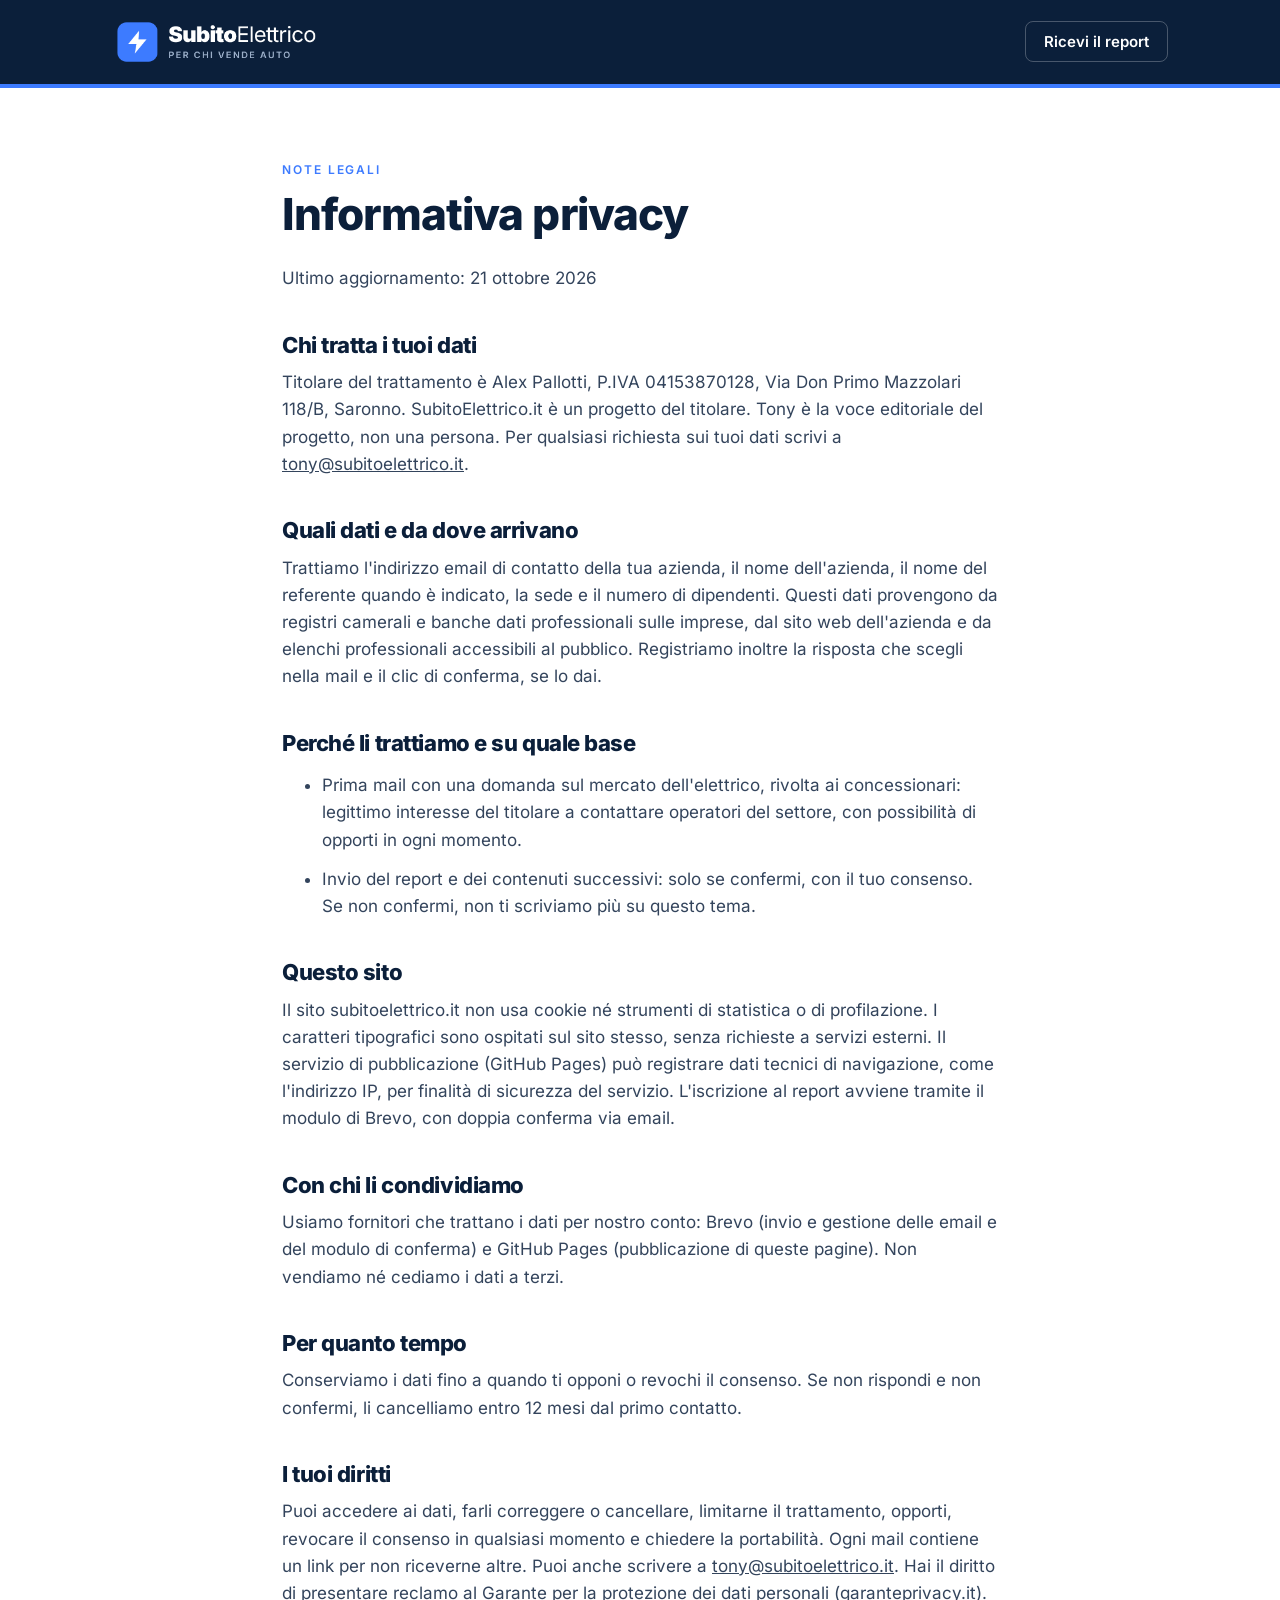
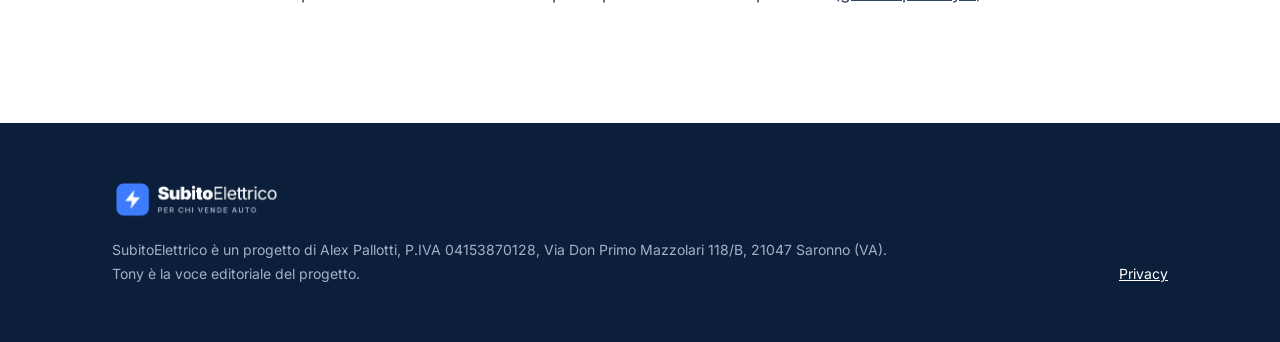
==== privacy/index.html @ 3e887863 "Sito vetrina subitoelettrico.it: home e privacy" ====
<!doctype html>
<html lang="it">
<head>
<meta charset="utf-8">
<meta name="viewport" content="width=device-width, initial-scale=1">
<title>Informativa privacy - SubitoElettrico</title>
<meta name="description" content="Informativa sul trattamento dei dati personali di SubitoElettrico.">
<link rel="canonical" href="https://subitoelettrico.it/privacy/">
<link rel="icon" href="../assets/img/favicon.svg" type="image/svg+xml">
<link rel="preload" href="../assets/fonts/inter-latin-var.woff2" as="font" type="font/woff2" crossorigin>
<link rel="stylesheet" href="../assets/style.css">
</head>
<body>

<header class="site-header">
  <div class="wrap">
    <a href="../" aria-label="SubitoElettrico, home"><img src="../assets/img/logo-subitoelettrico.png" alt="SubitoElettrico - per chi vende auto" width="231" height="56"></a>
    <nav><a href="../#report">Ricevi il report</a></nav>
  </div>
</header>

<main class="legal">
  <div class="wrap">
    <p class="eyebrow">Note legali</p>
    <h1>Informativa privacy</h1>
    <p>Ultimo aggiornamento: 21 ottobre 2026</p>

    <h2>Chi tratta i tuoi dati</h2>
    <p>Titolare del trattamento è Alex Pallotti, P.IVA 04153870128, Via Don Primo Mazzolari 118/B, Saronno. SubitoElettrico.it è un progetto del titolare. Tony è la voce editoriale del progetto, non una persona. Per qualsiasi richiesta sui tuoi dati scrivi a <a href="mailto:tony@subitoelettrico.it">tony@subitoelettrico.it</a>.</p>

    <h2>Quali dati e da dove arrivano</h2>
    <p>Trattiamo l'indirizzo email di contatto della tua azienda, il nome dell'azienda, il nome del referente quando è indicato, la sede e il numero di dipendenti. Questi dati provengono da registri camerali e banche dati professionali sulle imprese, dal sito web dell'azienda e da elenchi professionali accessibili al pubblico. Registriamo inoltre la risposta che scegli nella mail e il clic di conferma, se lo dai.</p>

    <h2>Perché li trattiamo e su quale base</h2>
    <ul>
      <li>Prima mail con una domanda sul mercato dell'elettrico, rivolta ai concessionari: legittimo interesse del titolare a contattare operatori del settore, con possibilità di opporti in ogni momento.</li>
      <li>Invio del report e dei contenuti successivi: solo se confermi, con il tuo consenso. Se non confermi, non ti scriviamo più su questo tema.</li>
    </ul>

    <h2>Questo sito</h2>
    <p>Il sito subitoelettrico.it non usa cookie né strumenti di statistica o di profilazione. I caratteri tipografici sono ospitati sul sito stesso, senza richieste a servizi esterni. Il servizio di pubblicazione (GitHub Pages) può registrare dati tecnici di navigazione, come l'indirizzo IP, per finalità di sicurezza del servizio. L'iscrizione al report avviene tramite il modulo di Brevo, con doppia conferma via email.</p>

    <h2>Con chi li condividiamo</h2>
    <p>Usiamo fornitori che trattano i dati per nostro conto: Brevo (invio e gestione delle email e del modulo di conferma) e GitHub Pages (pubblicazione di queste pagine). Non vendiamo né cediamo i dati a terzi.</p>

    <h2>Per quanto tempo</h2>
    <p>Conserviamo i dati fino a quando ti opponi o revochi il consenso. Se non rispondi e non confermi, li cancelliamo entro 12 mesi dal primo contatto.</p>

    <h2>I tuoi diritti</h2>
    <p>Puoi accedere ai dati, farli correggere o cancellare, limitarne il trattamento, opporti, revocare il consenso in qualsiasi momento e chiedere la portabilità. Ogni mail contiene un link per non riceverne altre. Puoi anche scrivere a <a href="mailto:tony@subitoelettrico.it">tony@subitoelettrico.it</a>. Hai il diritto di presentare reclamo al Garante per la protezione dei dati personali (<a href="https://www.garanteprivacy.it">garanteprivacy.it</a>).</p>
  </div>
</main>

<footer class="site-footer">
  <div class="wrap">
    <div>
      <img src="../assets/img/logo-subitoelettrico.png" alt="SubitoElettrico" width="231" height="56">
      <p>SubitoElettrico è un progetto di Alex Pallotti, P.IVA 04153870128, Via Don Primo Mazzolari 118/B, 21047 Saronno (VA).<br>Tony è la voce editoriale del progetto.</p>
    </div>
    <nav aria-label="Note legali"><a href="./">Privacy</a></nav>
  </div>
</footer>

</body>
</html>
---- assets/style.css ----
@font-face{font-family:"Inter";src:url("fonts/inter-latin-var.woff2") format("woff2");font-weight:100 900;font-style:normal;font-display:swap}
:root{
  --navy:#0B1F3A;--navy-2:#13294A;--blue:#3D7BFF;--blue-soft:#EEF3FB;--ink:#0B1F3A;--text:#33445C;--muted:#5E6F86;--line:#D9E1EC;--bg:#FFFFFF;--on-dark:#9FB2CC;
  --max:1120px;--r:12px
}
*{box-sizing:border-box}
html{scroll-behavior:smooth}
body{margin:0;background:var(--bg);color:var(--text);font-family:Inter,-apple-system,"Segoe UI",Helvetica,Arial,sans-serif;font-size:17px;line-height:1.6;-webkit-font-smoothing:antialiased}
img{max-width:100%;height:auto;display:block}
a{color:inherit}
.wrap{max-width:var(--max);margin:0 auto;padding:0 32px}
.eyebrow{font-size:12px;font-weight:600;letter-spacing:.16em;text-transform:uppercase;color:var(--blue);margin:0 0 14px}
h1,h2,h3{color:var(--ink);margin:0;letter-spacing:-.02em}
h1{font-size:clamp(34px,4.4vw,54px);line-height:1.05;font-weight:800}
h2{font-size:clamp(28px,3.4vw,40px);line-height:1.12;font-weight:800}
h3{font-size:20px;line-height:1.3;font-weight:700}
p{margin:0}
.btn{display:inline-flex;align-items:center;gap:10px;padding:16px 26px;border-radius:10px;font-weight:600;font-size:16px;text-decoration:none;transition:transform .15s ease,background .15s ease}
.btn:hover{transform:translateY(-1px)}
.btn-primary{background:var(--blue);color:#fff}
.btn-primary:hover{background:#2F6BF0}
.btn-ghost{color:var(--ink);border:1px solid var(--line);background:#fff}
.btn:focus-visible,a:focus-visible{outline:3px solid var(--blue);outline-offset:3px}

/* header */
.site-header{background:var(--navy);border-bottom:4px solid var(--blue)}
.site-header .wrap{display:flex;align-items:center;justify-content:space-between;height:84px}
.site-header img{width:210px}
.site-header nav a{color:#fff;text-decoration:none;font-size:15px;font-weight:600;padding:10px 18px;border:1px solid rgba(255,255,255,.25);border-radius:8px}
.site-header nav a:hover{border-color:#fff}

/* hero */
.hero{background:var(--blue-soft);overflow:hidden}
.hero .wrap{display:grid;grid-template-columns:1.5fr .7fr;align-items:end;gap:40px;padding-top:88px}
.hero-copy{padding-bottom:88px}
.hero h1 .accent{color:var(--blue)}
.hero .lead{font-size:20px;line-height:1.55;color:var(--text);max-width:560px;margin:24px 0 36px}
.hero .actions{display:flex;gap:14px;flex-wrap:wrap}
.hero-tony{justify-self:center;width:100%;max-width:330px}

/* sections */
section{padding:104px 0}
.section-head{max-width:700px;margin-bottom:56px}
.section-head p{margin-top:18px;font-size:19px}

/* problema */
.grid-2{display:grid;grid-template-columns:1fr 1fr;gap:24px}
.card{border:1px solid var(--line);border-radius:var(--r);padding:36px;background:#fff}
.card .tag{display:inline-block;font-size:12px;font-weight:700;letter-spacing:.14em;text-transform:uppercase;color:var(--blue);margin-bottom:16px}
.card h3{margin-bottom:12px}
.note{margin-top:32px;font-size:18px;color:var(--ink);font-weight:600;max-width:760px}

/* cosa facciamo */
.dark{background:var(--navy);color:var(--on-dark)}
.dark h2,.dark h3{color:#fff}
.dark .section-head p{color:var(--on-dark)}
.grid-3{display:grid;grid-template-columns:repeat(3,1fr);gap:24px}
.feature{background:var(--navy-2);border-radius:var(--r);padding:36px;border-top:4px solid var(--blue)}
.feature .num{font-size:15px;font-weight:700;color:var(--blue);margin-bottom:22px;letter-spacing:.08em}
.feature h3{margin-bottom:12px}

/* come funziona */
.steps{display:grid;grid-template-columns:repeat(3,1fr);gap:40px;border-top:1px solid var(--line);padding-top:40px}
.step .n{font-size:52px;line-height:1;font-weight:800;color:var(--blue);letter-spacing:-.03em;margin-bottom:16px}
.step h3{margin-bottom:8px}

/* tony */
.tony{background:var(--blue-soft)}
.tony .wrap{display:grid;grid-template-columns:.7fr 1.3fr;gap:56px;align-items:center}
.tony img{max-width:300px;justify-self:center}
.tony p{font-size:19px;margin-top:18px;max-width:620px}

/* cta */
.cta{text-align:left}
.cta-box{background:var(--navy);border-radius:20px;padding:64px;display:grid;grid-template-columns:1.3fr .7fr;gap:40px;align-items:center;color:var(--on-dark)}
.cta-box h2{color:#fff}
.cta-box p{margin:18px 0 32px;font-size:18px;max-width:560px}
.cta-box .small{font-size:13px;margin:16px 0 0}
.cta-box .small a{color:#fff}
.cta-box img{max-width:240px;justify-self:center}

/* footer */
.site-footer{background:var(--navy);color:var(--on-dark);font-size:14px;line-height:1.7;padding:56px 0}
.site-footer .wrap{display:grid;grid-template-columns:1fr auto;gap:32px;align-items:end}
.site-footer img{width:170px;margin-bottom:18px}
.site-footer a{color:#fff}
.site-footer nav{display:flex;gap:22px}

/* privacy page */
.legal{padding:72px 0 104px}
.legal .wrap{max-width:780px}
.legal h1{font-size:clamp(32px,4vw,44px);margin-bottom:28px}
.legal h2{font-size:22px;margin:40px 0 12px}
.legal p,.legal li{margin:0 0 12px}

@media (max-width:900px){
  .wrap{padding:0 22px}
  section{padding:72px 0}
  .hero .wrap{grid-template-columns:1fr;padding-top:56px;gap:8px}
  .hero-copy{padding-bottom:16px}
  .hero-tony{max-width:220px}
  .grid-2,.grid-3,.steps{grid-template-columns:1fr}
  .tony .wrap{grid-template-columns:1fr;gap:24px}
  .tony img{max-width:200px}
  .cta-box{grid-template-columns:1fr;padding:40px 28px}
  .cta-box img{display:none}
  .site-header .wrap{height:72px}
  .site-header img{width:170px}
  .site-footer .wrap{grid-template-columns:1fr}
}
@media (max-width:420px){
  .site-header nav a{padding:8px 12px;font-size:14px}
  .site-header img{width:150px}
}
@media (prefers-reduced-motion:reduce){html{scroll-behavior:auto}.btn{transition:none}}
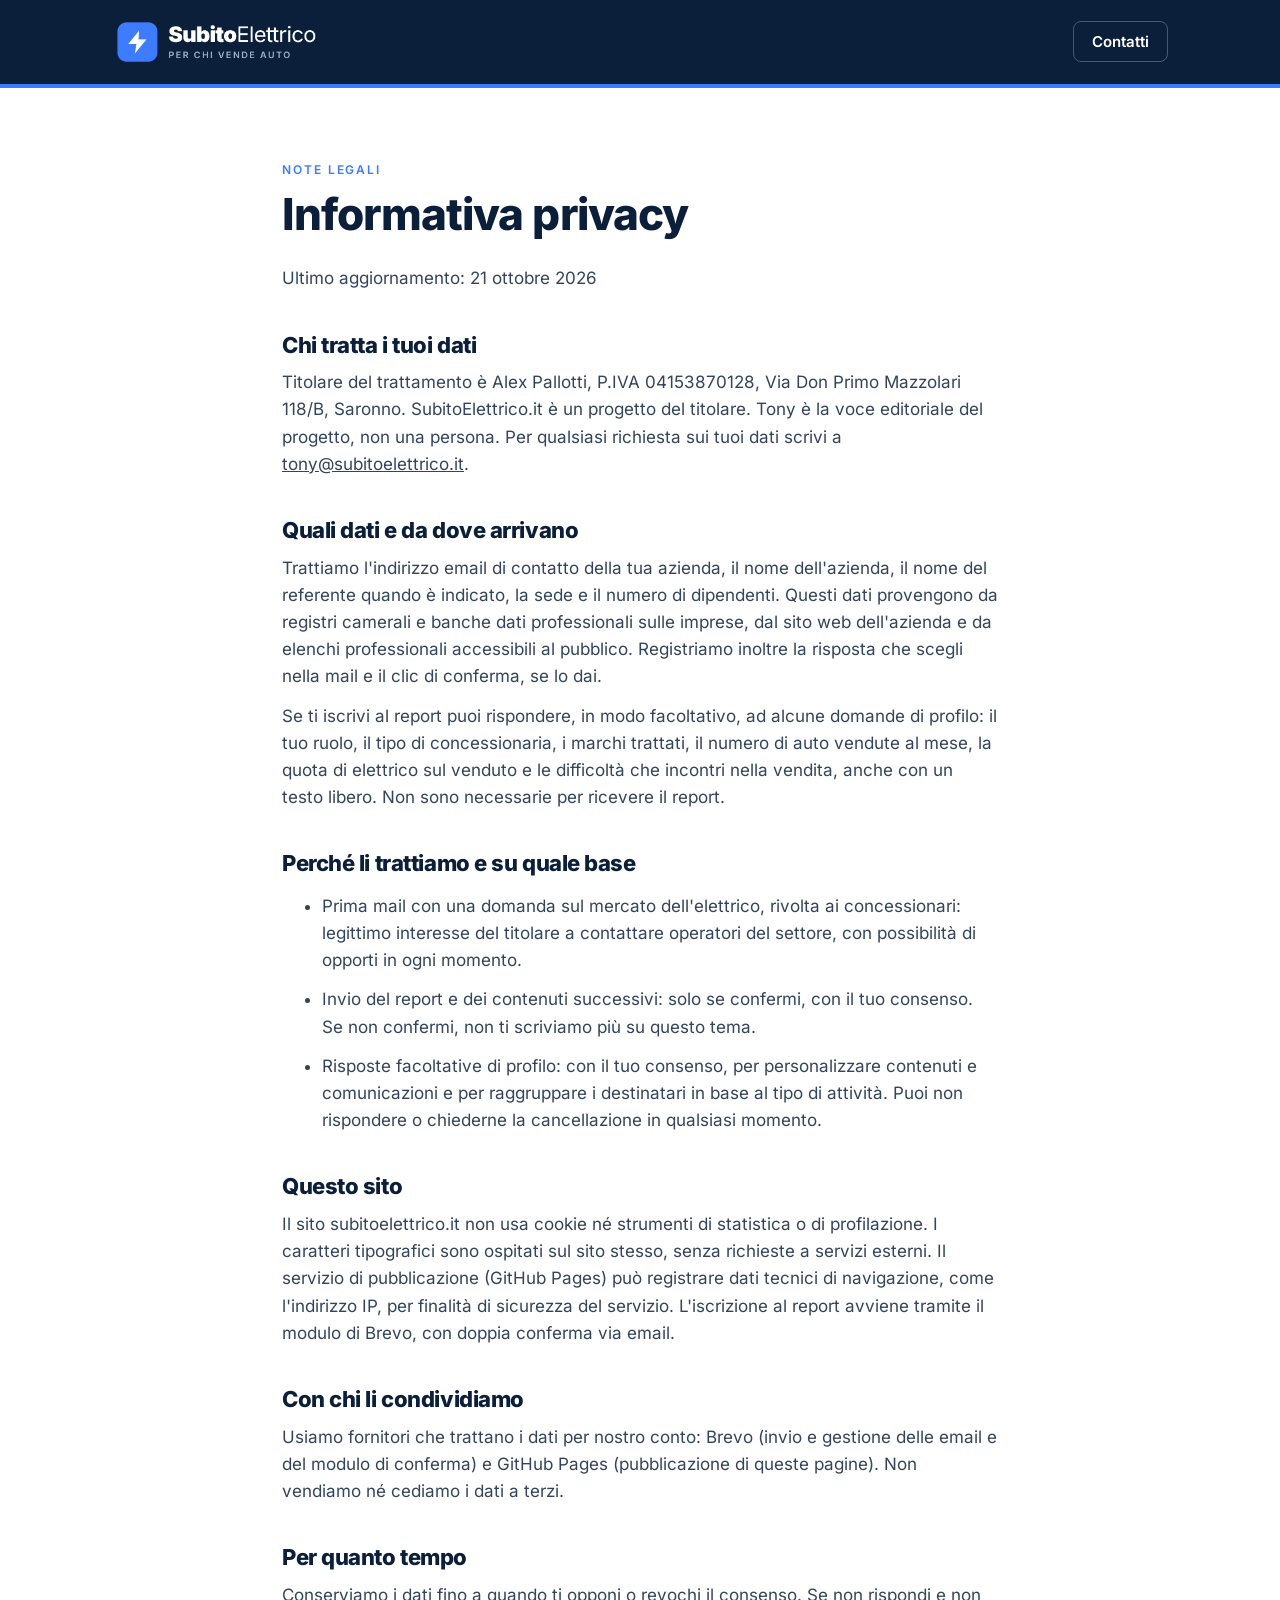
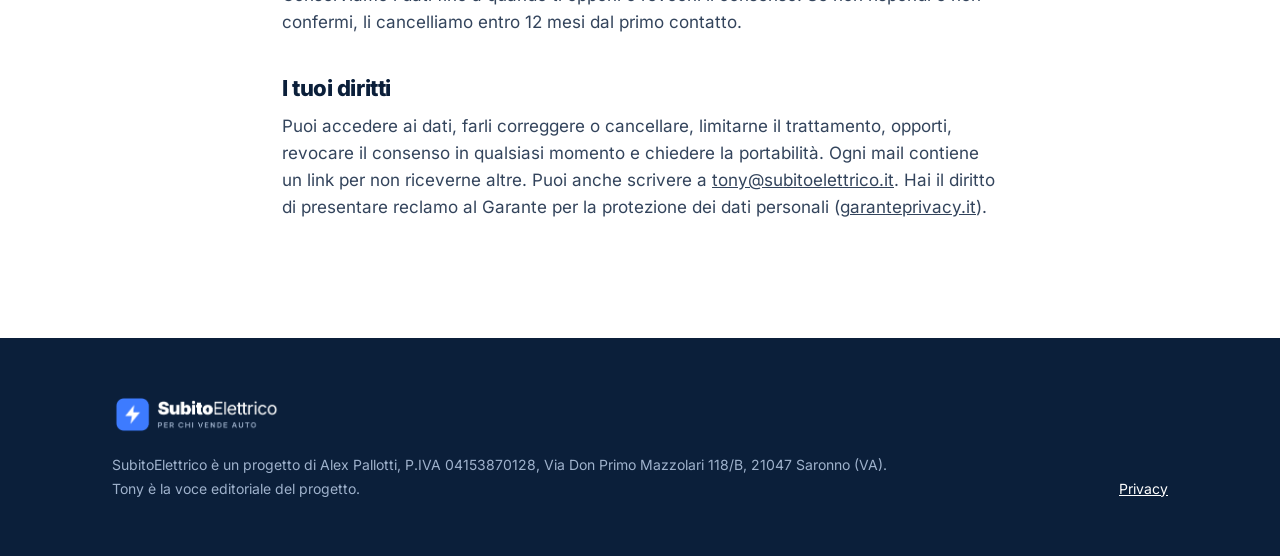
==== commit 4589fc41: "Add files via upload" ====
--- a/privacy/index.html
+++ b/privacy/index.html
@@ -15,7 +15,7 @@
 <header class="site-header">
   <div class="wrap">
     <a href="../" aria-label="SubitoElettrico, home"><img src="../assets/img/logo-subitoelettrico.png" alt="SubitoElettrico - per chi vende auto" width="231" height="56"></a>
-    <nav><a href="../#report">Ricevi il report</a></nav>
+    <nav><a href="../#contatto">Contatti</a></nav>
   </div>
 </header>
 
@@ -30,11 +30,13 @@
 
     <h2>Quali dati e da dove arrivano</h2>
     <p>Trattiamo l'indirizzo email di contatto della tua azienda, il nome dell'azienda, il nome del referente quando è indicato, la sede e il numero di dipendenti. Questi dati provengono da registri camerali e banche dati professionali sulle imprese, dal sito web dell'azienda e da elenchi professionali accessibili al pubblico. Registriamo inoltre la risposta che scegli nella mail e il clic di conferma, se lo dai.</p>
+    <p>Se ti iscrivi al report puoi rispondere, in modo facoltativo, ad alcune domande di profilo: il tuo ruolo, il tipo di concessionaria, i marchi trattati, il numero di auto vendute al mese, la quota di elettrico sul venduto e le difficoltà che incontri nella vendita, anche con un testo libero. Non sono necessarie per ricevere il report.</p>
 
     <h2>Perché li trattiamo e su quale base</h2>
     <ul>
       <li>Prima mail con una domanda sul mercato dell'elettrico, rivolta ai concessionari: legittimo interesse del titolare a contattare operatori del settore, con possibilità di opporti in ogni momento.</li>
       <li>Invio del report e dei contenuti successivi: solo se confermi, con il tuo consenso. Se non confermi, non ti scriviamo più su questo tema.</li>
+      <li>Risposte facoltative di profilo: con il tuo consenso, per personalizzare contenuti e comunicazioni e per raggruppare i destinatari in base al tipo di attività. Puoi non rispondere o chiederne la cancellazione in qualsiasi momento.</li>
     </ul>
 
     <h2>Questo sito</h2>
--- a/assets/style.css
+++ b/assets/style.css
@@ -54,6 +54,7 @@
 .dark{background:var(--navy);color:var(--on-dark)}
 .dark h2,.dark h3{color:#fff}
 .dark .section-head p{color:var(--on-dark)}
+.grid-3 .card{padding:30px}
 .grid-3{display:grid;grid-template-columns:repeat(3,1fr);gap:24px}
 .feature{background:var(--navy-2);border-radius:var(--r);padding:36px;border-top:4px solid var(--blue)}
 .feature .num{font-size:15px;font-weight:700;color:var(--blue);margin-bottom:22px;letter-spacing:.08em}
@@ -113,3 +114,8 @@
   .site-header img{width:150px}
 }
 @media (prefers-reduced-motion:reduce){html{scroll-behavior:auto}.btn{transition:none}}
+
+/* v3 */
+.badge{display:inline-block;font-size:12px;font-weight:700;letter-spacing:.12em;text-transform:uppercase;color:var(--on-dark);border:1px solid rgba(255,255,255,.3);border-radius:999px;padding:8px 14px}
+.site-footer .payoff{font-size:13px;letter-spacing:.16em;text-transform:uppercase;color:#fff;margin:0 0 14px}
+.site-footer .legal-line{font-size:12px;opacity:.8;max-width:640px}
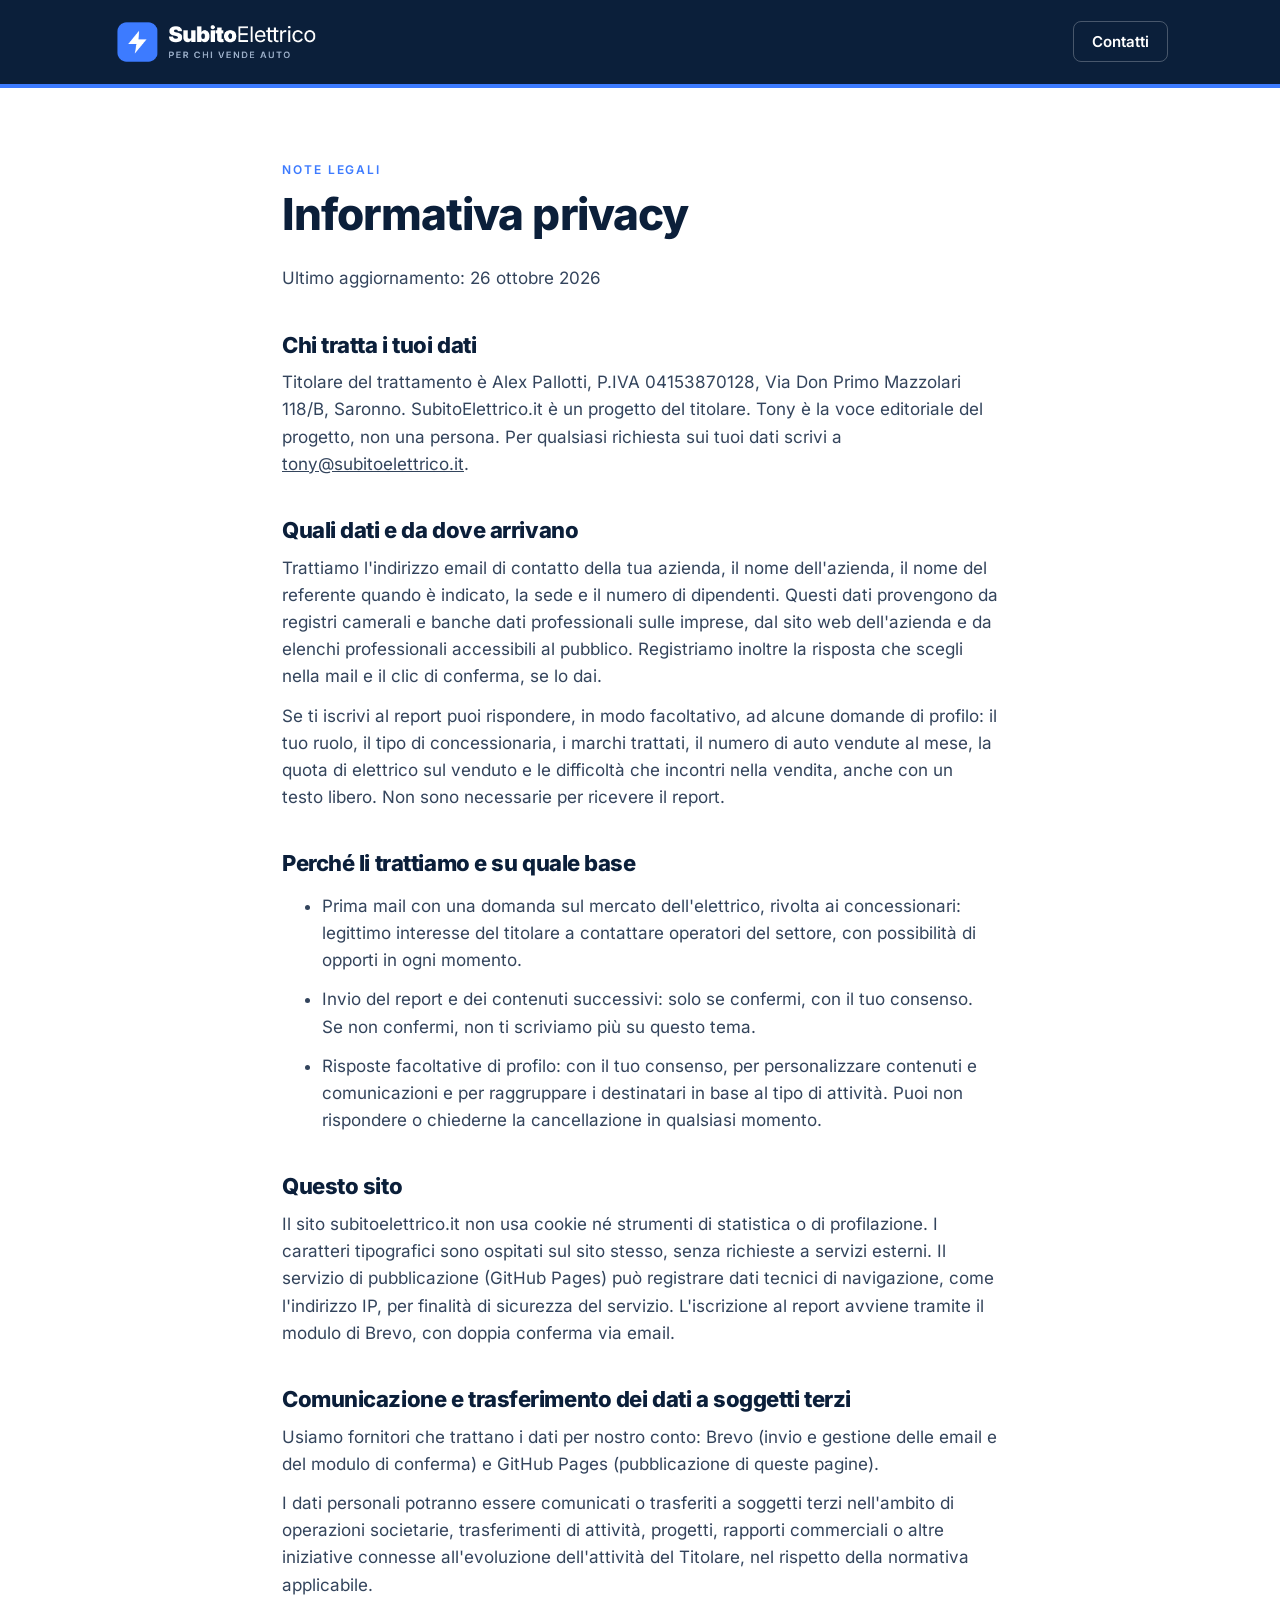
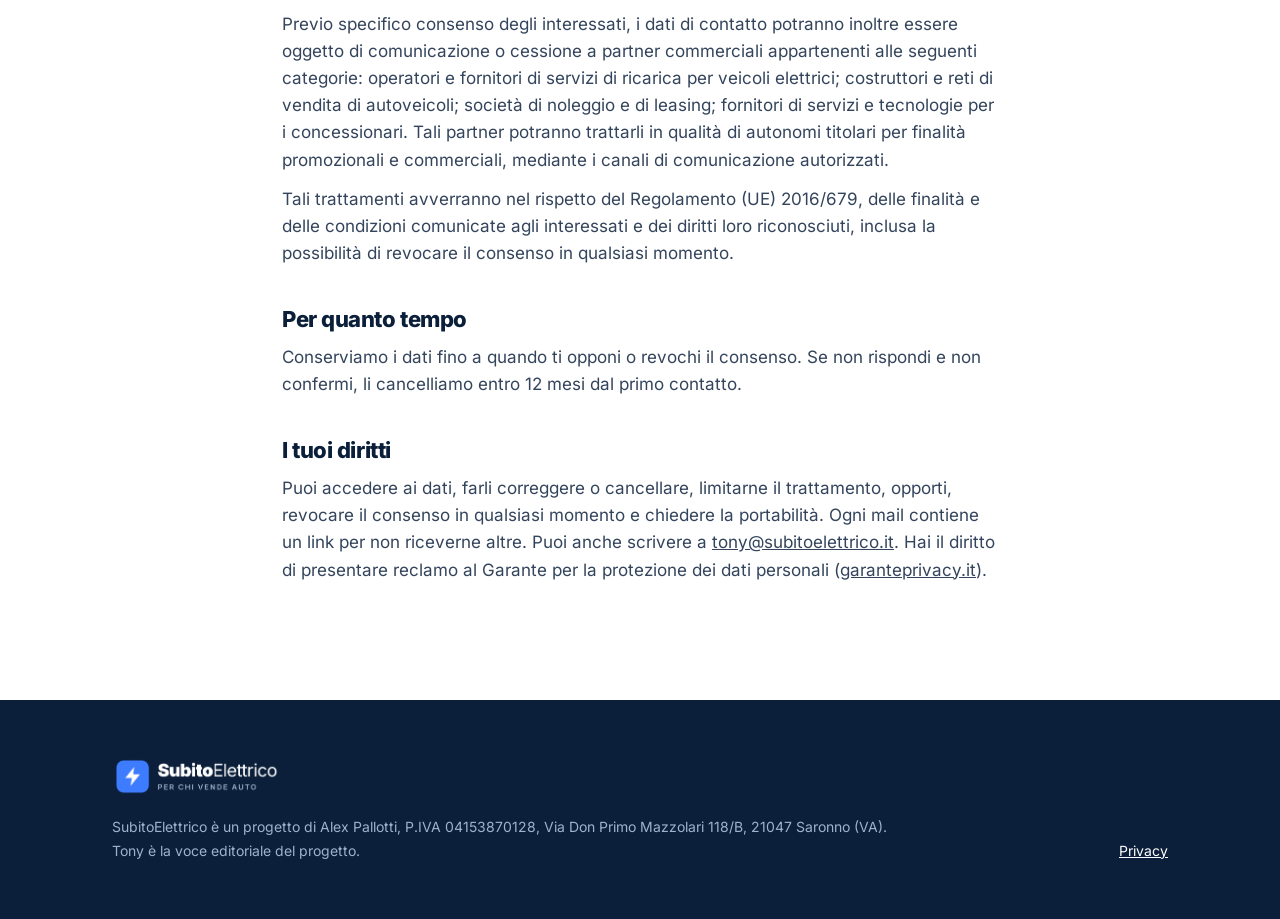
==== commit 5fc6cd11: "Informativa privacy: aggiornamento 26 ottobre 2026" ====
--- a/privacy/index.html
+++ b/privacy/index.html
@@ -23,7 +23,7 @@
   <div class="wrap">
     <p class="eyebrow">Note legali</p>
     <h1>Informativa privacy</h1>
-    <p>Ultimo aggiornamento: 21 ottobre 2026</p>
+    <p>Ultimo aggiornamento: 26 ottobre 2026</p>
 
     <h2>Chi tratta i tuoi dati</h2>
     <p>Titolare del trattamento è Alex Pallotti, P.IVA 04153870128, Via Don Primo Mazzolari 118/B, Saronno. SubitoElettrico.it è un progetto del titolare. Tony è la voce editoriale del progetto, non una persona. Per qualsiasi richiesta sui tuoi dati scrivi a <a href="mailto:tony@subitoelettrico.it">tony@subitoelettrico.it</a>.</p>
@@ -42,8 +42,11 @@
     <h2>Questo sito</h2>
     <p>Il sito subitoelettrico.it non usa cookie né strumenti di statistica o di profilazione. I caratteri tipografici sono ospitati sul sito stesso, senza richieste a servizi esterni. Il servizio di pubblicazione (GitHub Pages) può registrare dati tecnici di navigazione, come l'indirizzo IP, per finalità di sicurezza del servizio. L'iscrizione al report avviene tramite il modulo di Brevo, con doppia conferma via email.</p>
 
-    <h2>Con chi li condividiamo</h2>
-    <p>Usiamo fornitori che trattano i dati per nostro conto: Brevo (invio e gestione delle email e del modulo di conferma) e GitHub Pages (pubblicazione di queste pagine). Non vendiamo né cediamo i dati a terzi.</p>
+    <h2>Comunicazione e trasferimento dei dati a soggetti terzi</h2>
+    <p>Usiamo fornitori che trattano i dati per nostro conto: Brevo (invio e gestione delle email e del modulo di conferma) e GitHub Pages (pubblicazione di queste pagine).</p>
+    <p>I dati personali potranno essere comunicati o trasferiti a soggetti terzi nell'ambito di operazioni societarie, trasferimenti di attività, progetti, rapporti commerciali o altre iniziative connesse all'evoluzione dell'attività del Titolare, nel rispetto della normativa applicabile.</p>
+    <p>Previo specifico consenso degli interessati, i dati di contatto potranno inoltre essere oggetto di comunicazione o cessione a partner commerciali appartenenti alle seguenti categorie: operatori e fornitori di servizi di ricarica per veicoli elettrici; costruttori e reti di vendita di autoveicoli; società di noleggio e di leasing; fornitori di servizi e tecnologie per i concessionari. Tali partner potranno trattarli in qualità di autonomi titolari per finalità promozionali e commerciali, mediante i canali di comunicazione autorizzati.</p>
+    <p>Tali trattamenti avverranno nel rispetto del Regolamento (UE) 2016/679, delle finalità e delle condizioni comunicate agli interessati e dei diritti loro riconosciuti, inclusa la possibilità di revocare il consenso in qualsiasi momento.</p>
 
     <h2>Per quanto tempo</h2>
     <p>Conserviamo i dati fino a quando ti opponi o revochi il consenso. Se non rispondi e non confermi, li cancelliamo entro 12 mesi dal primo contatto.</p>
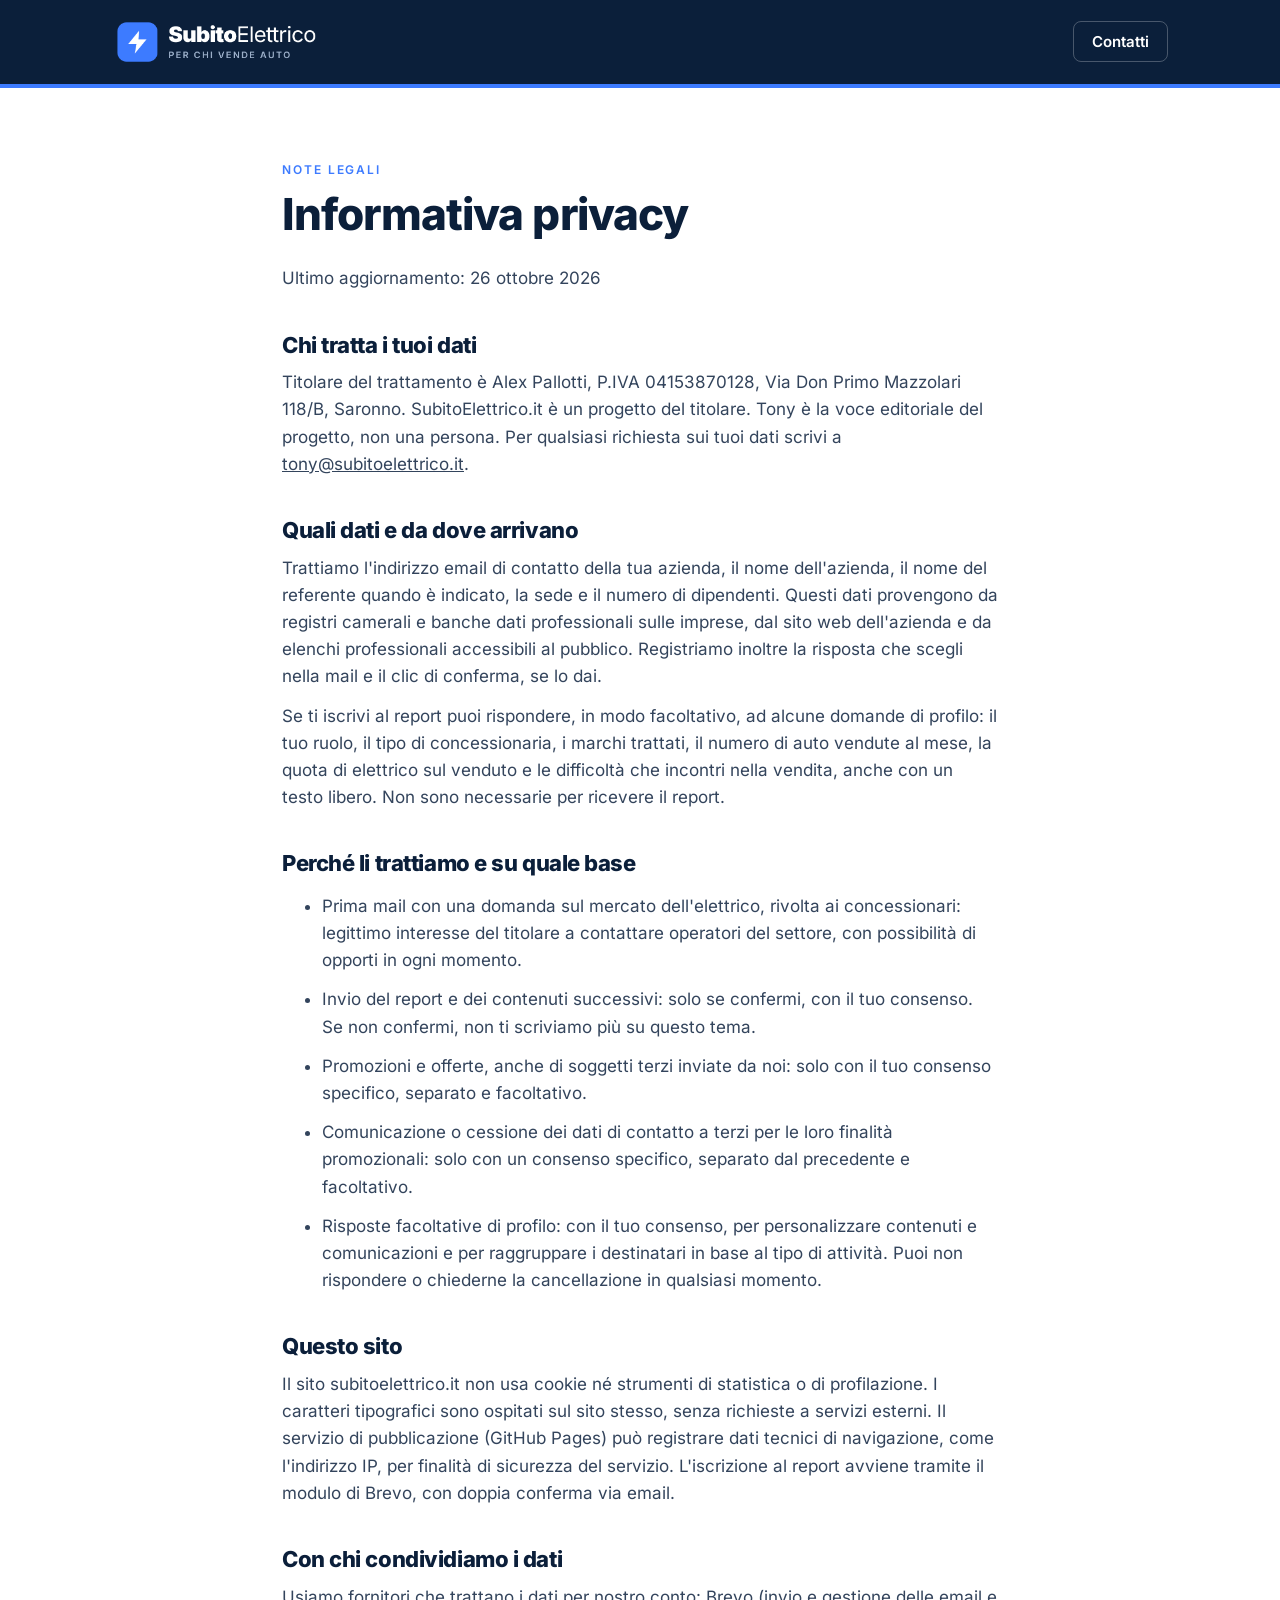
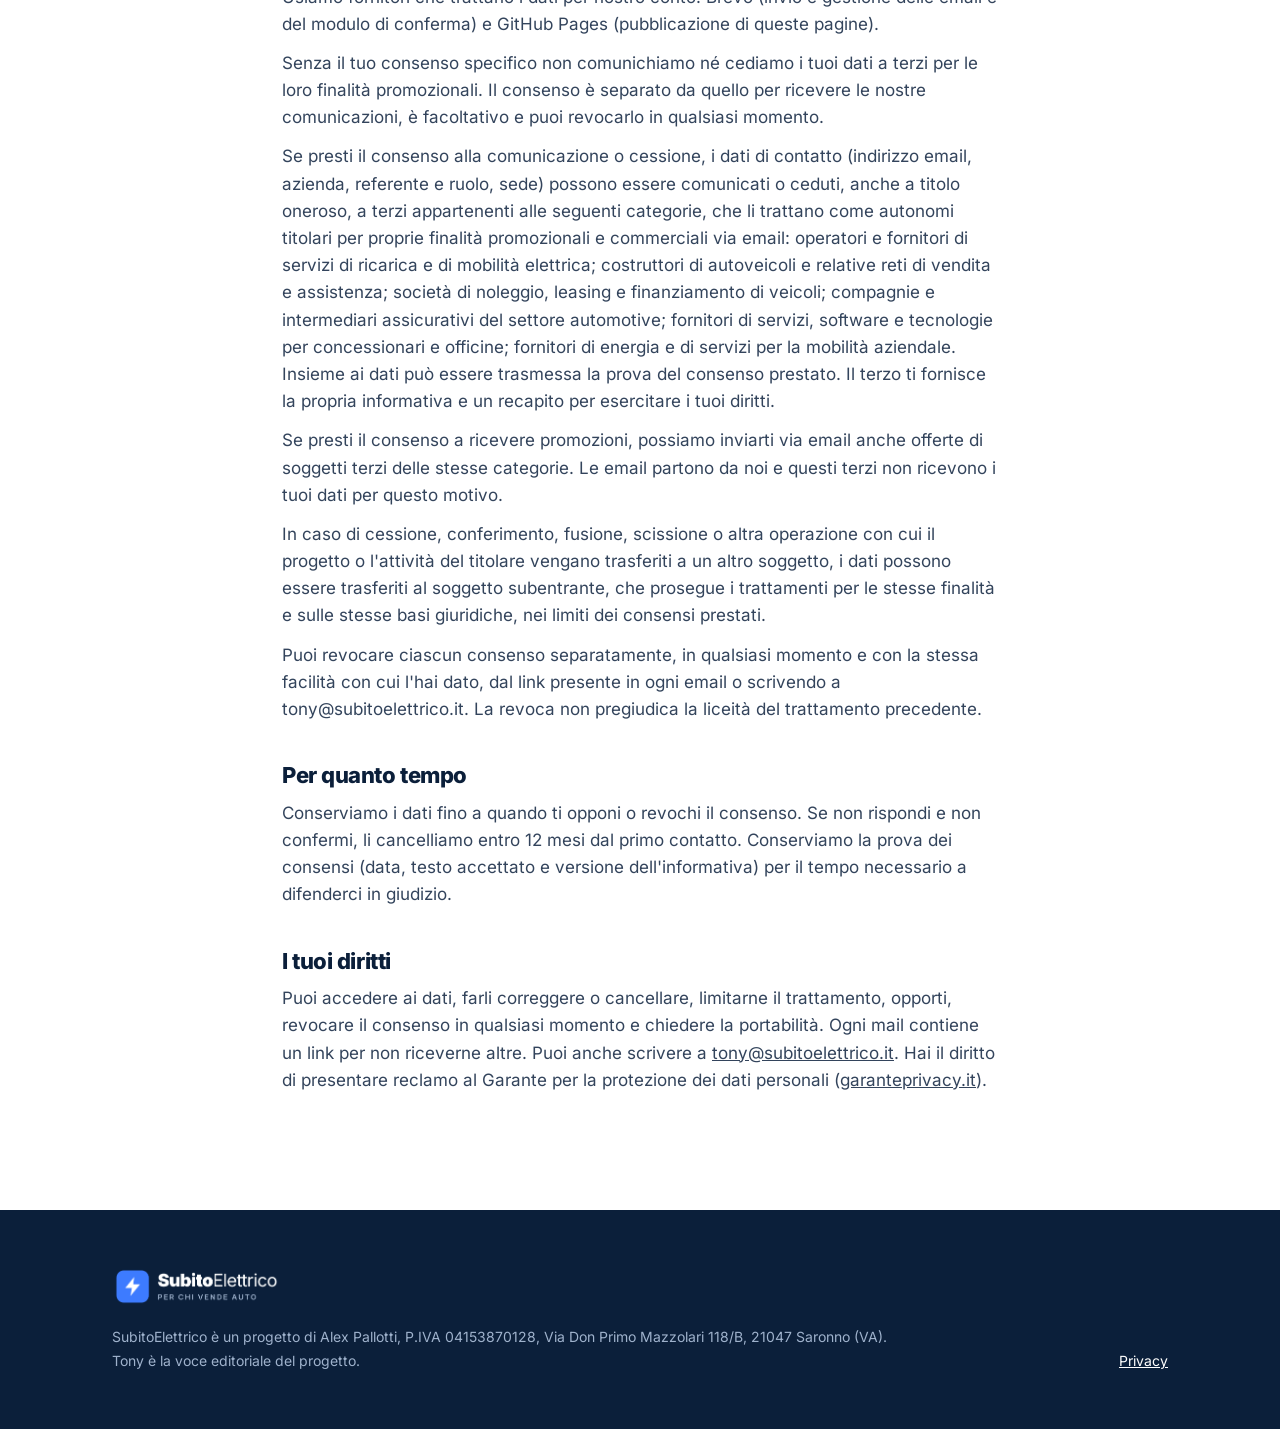
==== commit 101c6c3a: "Informativa privacy: consensi separati e cessione a terzi" ====
--- a/privacy/index.html
+++ b/privacy/index.html
@@ -36,20 +36,24 @@
     <ul>
       <li>Prima mail con una domanda sul mercato dell'elettrico, rivolta ai concessionari: legittimo interesse del titolare a contattare operatori del settore, con possibilità di opporti in ogni momento.</li>
       <li>Invio del report e dei contenuti successivi: solo se confermi, con il tuo consenso. Se non confermi, non ti scriviamo più su questo tema.</li>
+      <li>Promozioni e offerte, anche di soggetti terzi inviate da noi: solo con il tuo consenso specifico, separato e facoltativo.</li>
+      <li>Comunicazione o cessione dei dati di contatto a terzi per le loro finalità promozionali: solo con un consenso specifico, separato dal precedente e facoltativo.</li>
       <li>Risposte facoltative di profilo: con il tuo consenso, per personalizzare contenuti e comunicazioni e per raggruppare i destinatari in base al tipo di attività. Puoi non rispondere o chiederne la cancellazione in qualsiasi momento.</li>
     </ul>
 
     <h2>Questo sito</h2>
     <p>Il sito subitoelettrico.it non usa cookie né strumenti di statistica o di profilazione. I caratteri tipografici sono ospitati sul sito stesso, senza richieste a servizi esterni. Il servizio di pubblicazione (GitHub Pages) può registrare dati tecnici di navigazione, come l'indirizzo IP, per finalità di sicurezza del servizio. L'iscrizione al report avviene tramite il modulo di Brevo, con doppia conferma via email.</p>
 
-    <h2>Comunicazione e trasferimento dei dati a soggetti terzi</h2>
+    <h2>Con chi condividiamo i dati</h2>
     <p>Usiamo fornitori che trattano i dati per nostro conto: Brevo (invio e gestione delle email e del modulo di conferma) e GitHub Pages (pubblicazione di queste pagine).</p>
-    <p>I dati personali potranno essere comunicati o trasferiti a soggetti terzi nell'ambito di operazioni societarie, trasferimenti di attività, progetti, rapporti commerciali o altre iniziative connesse all'evoluzione dell'attività del Titolare, nel rispetto della normativa applicabile.</p>
-    <p>Previo specifico consenso degli interessati, i dati di contatto potranno inoltre essere oggetto di comunicazione o cessione a partner commerciali appartenenti alle seguenti categorie: operatori e fornitori di servizi di ricarica per veicoli elettrici; costruttori e reti di vendita di autoveicoli; società di noleggio e di leasing; fornitori di servizi e tecnologie per i concessionari. Tali partner potranno trattarli in qualità di autonomi titolari per finalità promozionali e commerciali, mediante i canali di comunicazione autorizzati.</p>
-    <p>Tali trattamenti avverranno nel rispetto del Regolamento (UE) 2016/679, delle finalità e delle condizioni comunicate agli interessati e dei diritti loro riconosciuti, inclusa la possibilità di revocare il consenso in qualsiasi momento.</p>
+    <p>Senza il tuo consenso specifico non comunichiamo né cediamo i tuoi dati a terzi per le loro finalità promozionali. Il consenso è separato da quello per ricevere le nostre comunicazioni, è facoltativo e puoi revocarlo in qualsiasi momento.</p>
+    <p>Se presti il consenso alla comunicazione o cessione, i dati di contatto (indirizzo email, azienda, referente e ruolo, sede) possono essere comunicati o ceduti, anche a titolo oneroso, a terzi appartenenti alle seguenti categorie, che li trattano come autonomi titolari per proprie finalità promozionali e commerciali via email: operatori e fornitori di servizi di ricarica e di mobilità elettrica; costruttori di autoveicoli e relative reti di vendita e assistenza; società di noleggio, leasing e finanziamento di veicoli; compagnie e intermediari assicurativi del settore automotive; fornitori di servizi, software e tecnologie per concessionari e officine; fornitori di energia e di servizi per la mobilità aziendale. Insieme ai dati può essere trasmessa la prova del consenso prestato. Il terzo ti fornisce la propria informativa e un recapito per esercitare i tuoi diritti.</p>
+    <p>Se presti il consenso a ricevere promozioni, possiamo inviarti via email anche offerte di soggetti terzi delle stesse categorie. Le email partono da noi e questi terzi non ricevono i tuoi dati per questo motivo.</p>
+    <p>In caso di cessione, conferimento, fusione, scissione o altra operazione con cui il progetto o l'attività del titolare vengano trasferiti a un altro soggetto, i dati possono essere trasferiti al soggetto subentrante, che prosegue i trattamenti per le stesse finalità e sulle stesse basi giuridiche, nei limiti dei consensi prestati.</p>
+    <p>Puoi revocare ciascun consenso separatamente, in qualsiasi momento e con la stessa facilità con cui l'hai dato, dal link presente in ogni email o scrivendo a tony@subitoelettrico.it. La revoca non pregiudica la liceità del trattamento precedente.</p>
 
     <h2>Per quanto tempo</h2>
-    <p>Conserviamo i dati fino a quando ti opponi o revochi il consenso. Se non rispondi e non confermi, li cancelliamo entro 12 mesi dal primo contatto.</p>
+    <p>Conserviamo i dati fino a quando ti opponi o revochi il consenso. Se non rispondi e non confermi, li cancelliamo entro 12 mesi dal primo contatto. Conserviamo la prova dei consensi (data, testo accettato e versione dell'informativa) per il tempo necessario a difenderci in giudizio.</p>
 
     <h2>I tuoi diritti</h2>
     <p>Puoi accedere ai dati, farli correggere o cancellare, limitarne il trattamento, opporti, revocare il consenso in qualsiasi momento e chiedere la portabilità. Ogni mail contiene un link per non riceverne altre. Puoi anche scrivere a <a href="mailto:tony@subitoelettrico.it">tony@subitoelettrico.it</a>. Hai il diritto di presentare reclamo al Garante per la protezione dei dati personali (<a href="https://www.garanteprivacy.it">garanteprivacy.it</a>).</p>
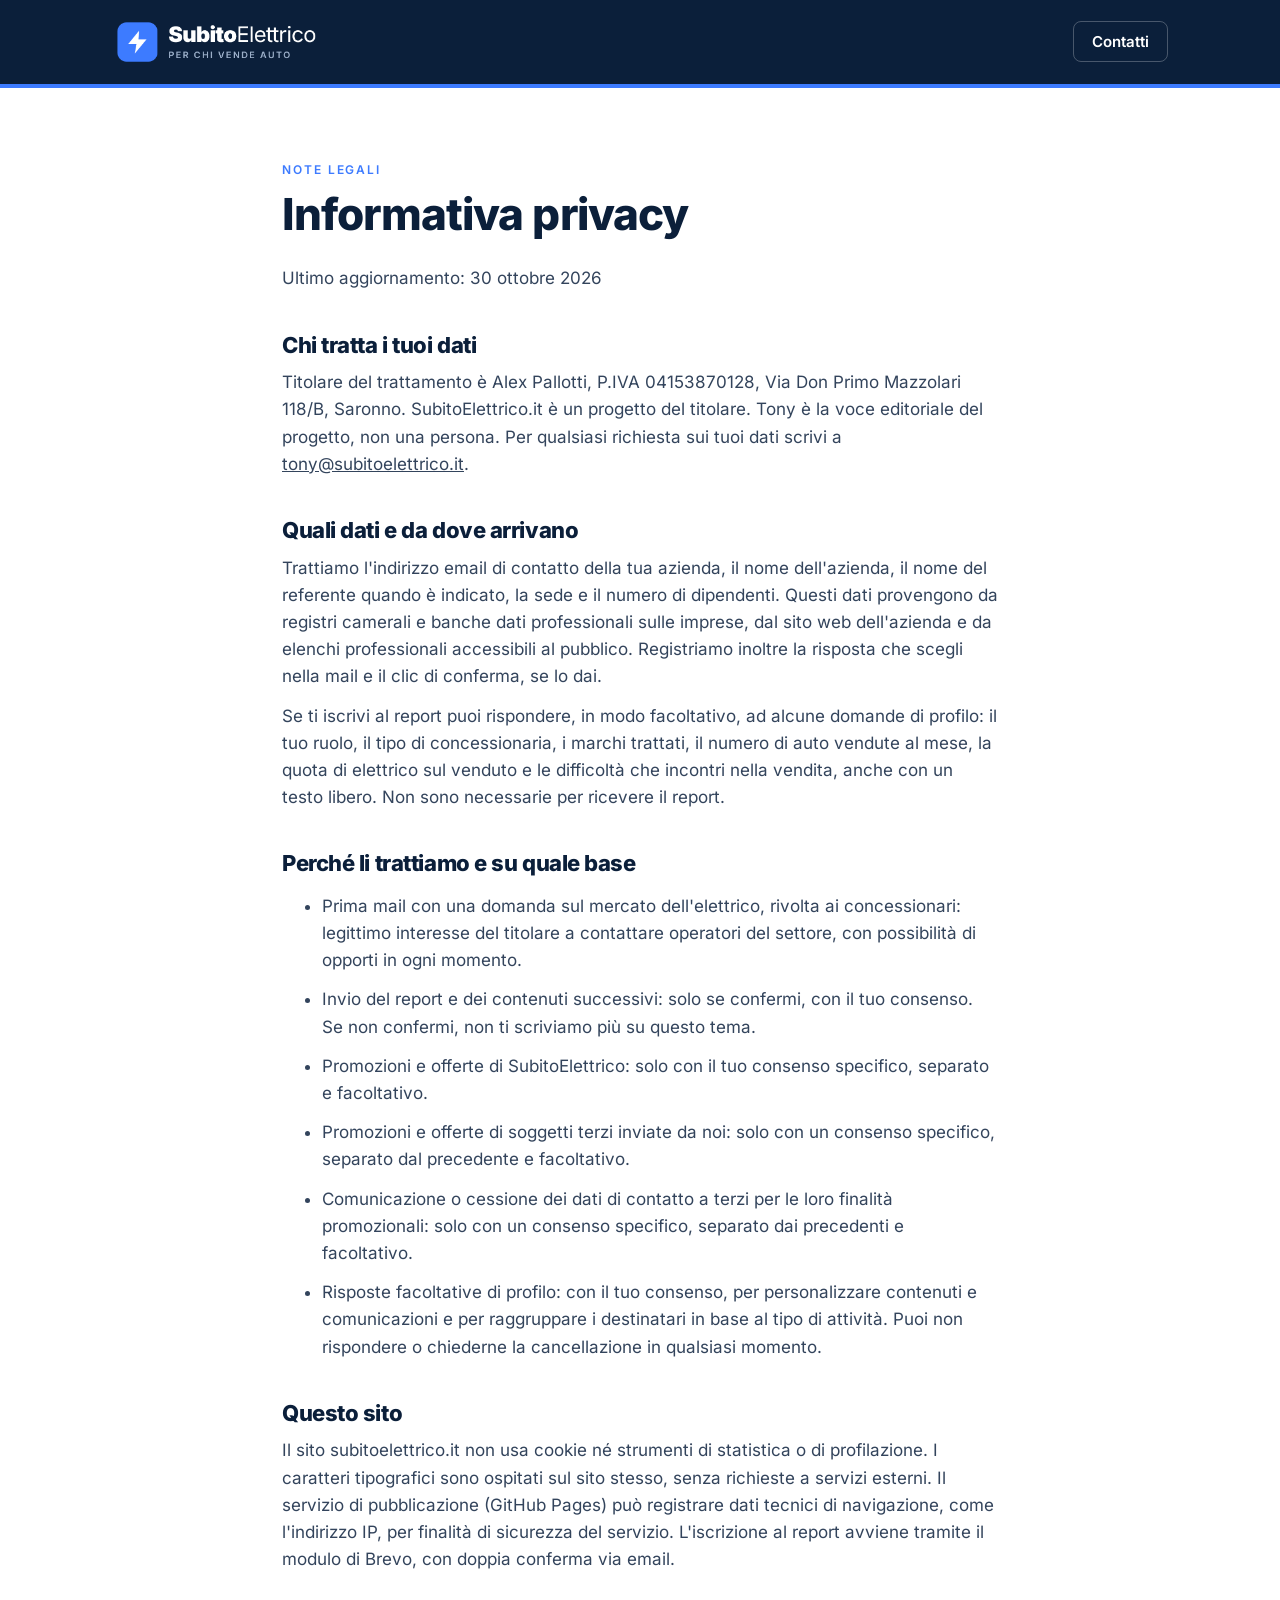
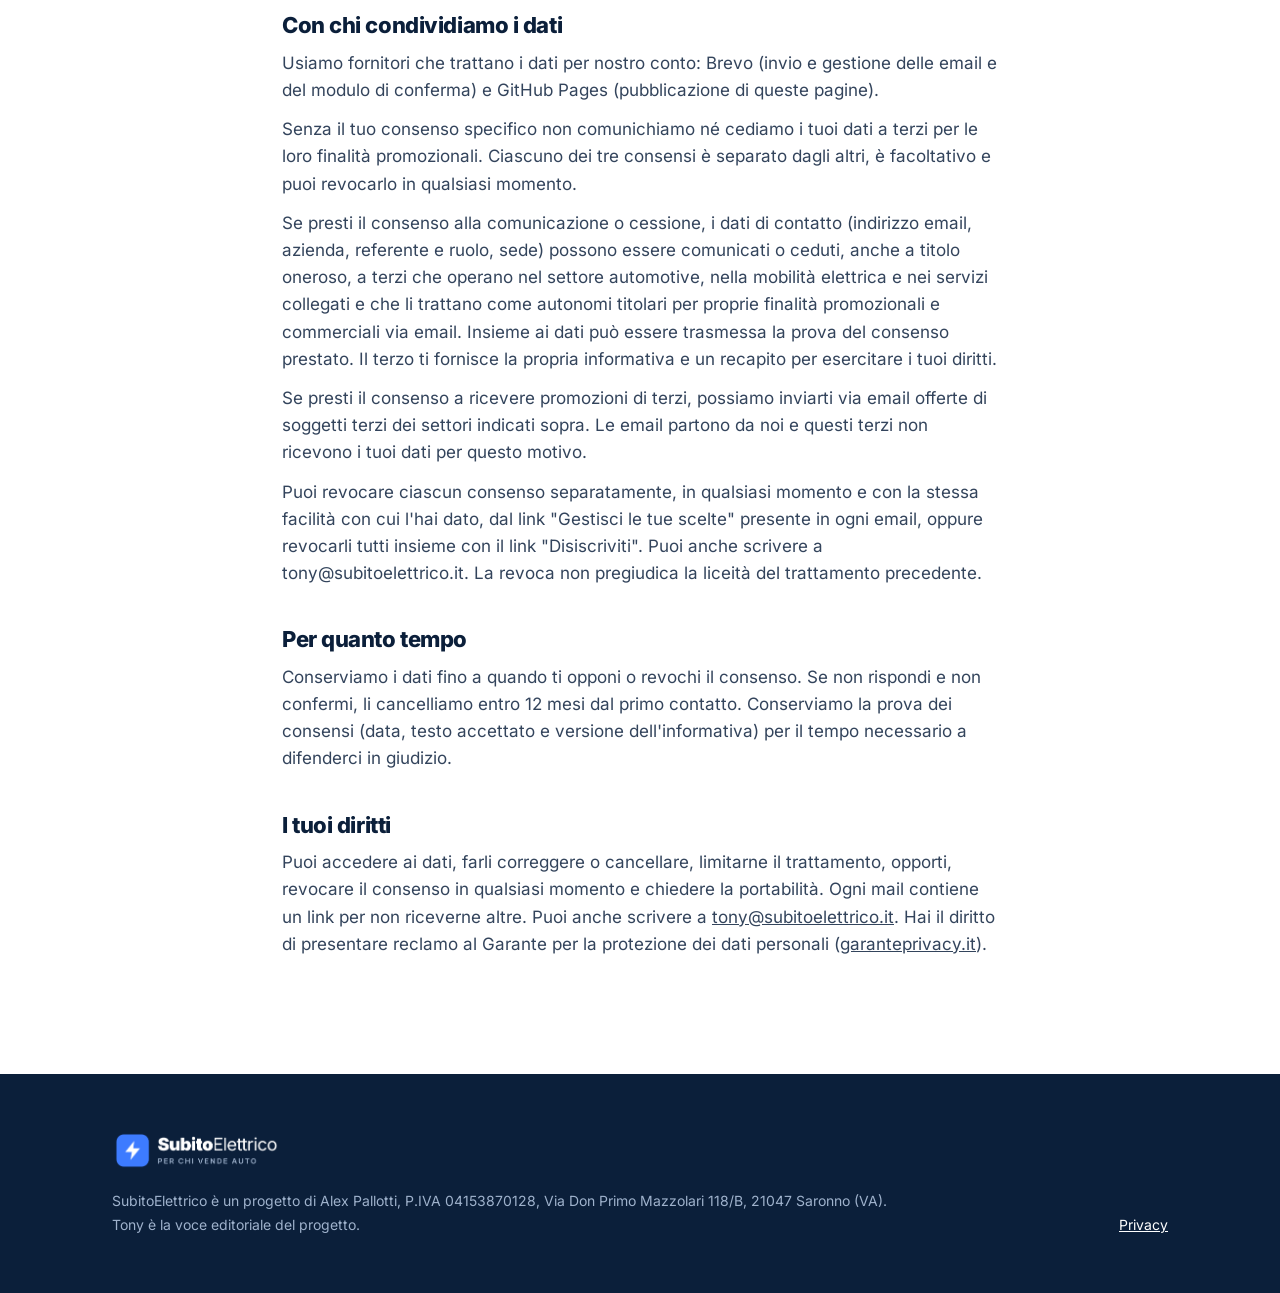
==== commit 8f691a8f: "Informativa 30 ottobre: tre consensi, cessione generica" ====
--- a/privacy/index.html
+++ b/privacy/index.html
@@ -23,7 +23,7 @@
   <div class="wrap">
     <p class="eyebrow">Note legali</p>
     <h1>Informativa privacy</h1>
-    <p>Ultimo aggiornamento: 26 ottobre 2026</p>
+    <p>Ultimo aggiornamento: 30 ottobre 2026</p>
 
     <h2>Chi tratta i tuoi dati</h2>
     <p>Titolare del trattamento è Alex Pallotti, P.IVA 04153870128, Via Don Primo Mazzolari 118/B, Saronno. SubitoElettrico.it è un progetto del titolare. Tony è la voce editoriale del progetto, non una persona. Per qualsiasi richiesta sui tuoi dati scrivi a <a href="mailto:tony@subitoelettrico.it">tony@subitoelettrico.it</a>.</p>
@@ -36,8 +36,9 @@
     <ul>
       <li>Prima mail con una domanda sul mercato dell'elettrico, rivolta ai concessionari: legittimo interesse del titolare a contattare operatori del settore, con possibilità di opporti in ogni momento.</li>
       <li>Invio del report e dei contenuti successivi: solo se confermi, con il tuo consenso. Se non confermi, non ti scriviamo più su questo tema.</li>
-      <li>Promozioni e offerte, anche di soggetti terzi inviate da noi: solo con il tuo consenso specifico, separato e facoltativo.</li>
-      <li>Comunicazione o cessione dei dati di contatto a terzi per le loro finalità promozionali: solo con un consenso specifico, separato dal precedente e facoltativo.</li>
+      <li>Promozioni e offerte di SubitoElettrico: solo con il tuo consenso specifico, separato e facoltativo.</li>
+      <li>Promozioni e offerte di soggetti terzi inviate da noi: solo con un consenso specifico, separato dal precedente e facoltativo.</li>
+      <li>Comunicazione o cessione dei dati di contatto a terzi per le loro finalità promozionali: solo con un consenso specifico, separato dai precedenti e facoltativo.</li>
       <li>Risposte facoltative di profilo: con il tuo consenso, per personalizzare contenuti e comunicazioni e per raggruppare i destinatari in base al tipo di attività. Puoi non rispondere o chiederne la cancellazione in qualsiasi momento.</li>
     </ul>
 
@@ -46,11 +47,10 @@
 
     <h2>Con chi condividiamo i dati</h2>
     <p>Usiamo fornitori che trattano i dati per nostro conto: Brevo (invio e gestione delle email e del modulo di conferma) e GitHub Pages (pubblicazione di queste pagine).</p>
-    <p>Senza il tuo consenso specifico non comunichiamo né cediamo i tuoi dati a terzi per le loro finalità promozionali. Il consenso è separato da quello per ricevere le nostre comunicazioni, è facoltativo e puoi revocarlo in qualsiasi momento.</p>
-    <p>Se presti il consenso alla comunicazione o cessione, i dati di contatto (indirizzo email, azienda, referente e ruolo, sede) possono essere comunicati o ceduti, anche a titolo oneroso, a terzi appartenenti alle seguenti categorie, che li trattano come autonomi titolari per proprie finalità promozionali e commerciali via email: operatori e fornitori di servizi di ricarica e di mobilità elettrica; costruttori di autoveicoli e relative reti di vendita e assistenza; società di noleggio, leasing e finanziamento di veicoli; compagnie e intermediari assicurativi del settore automotive; fornitori di servizi, software e tecnologie per concessionari e officine; fornitori di energia e di servizi per la mobilità aziendale. Insieme ai dati può essere trasmessa la prova del consenso prestato. Il terzo ti fornisce la propria informativa e un recapito per esercitare i tuoi diritti.</p>
-    <p>Se presti il consenso a ricevere promozioni, possiamo inviarti via email anche offerte di soggetti terzi delle stesse categorie. Le email partono da noi e questi terzi non ricevono i tuoi dati per questo motivo.</p>
-    <p>In caso di cessione, conferimento, fusione, scissione o altra operazione con cui il progetto o l'attività del titolare vengano trasferiti a un altro soggetto, i dati possono essere trasferiti al soggetto subentrante, che prosegue i trattamenti per le stesse finalità e sulle stesse basi giuridiche, nei limiti dei consensi prestati.</p>
-    <p>Puoi revocare ciascun consenso separatamente, in qualsiasi momento e con la stessa facilità con cui l'hai dato, dal link presente in ogni email o scrivendo a tony@subitoelettrico.it. La revoca non pregiudica la liceità del trattamento precedente.</p>
+    <p>Senza il tuo consenso specifico non comunichiamo né cediamo i tuoi dati a terzi per le loro finalità promozionali. Ciascuno dei tre consensi è separato dagli altri, è facoltativo e puoi revocarlo in qualsiasi momento.</p>
+    <p>Se presti il consenso alla comunicazione o cessione, i dati di contatto (indirizzo email, azienda, referente e ruolo, sede) possono essere comunicati o ceduti, anche a titolo oneroso, a terzi che operano nel settore automotive, nella mobilità elettrica e nei servizi collegati e che li trattano come autonomi titolari per proprie finalità promozionali e commerciali via email. Insieme ai dati può essere trasmessa la prova del consenso prestato. Il terzo ti fornisce la propria informativa e un recapito per esercitare i tuoi diritti.</p>
+    <p>Se presti il consenso a ricevere promozioni di terzi, possiamo inviarti via email offerte di soggetti terzi dei settori indicati sopra. Le email partono da noi e questi terzi non ricevono i tuoi dati per questo motivo.</p>
+    <p>Puoi revocare ciascun consenso separatamente, in qualsiasi momento e con la stessa facilità con cui l'hai dato, dal link "Gestisci le tue scelte" presente in ogni email, oppure revocarli tutti insieme con il link "Disiscriviti". Puoi anche scrivere a tony@subitoelettrico.it. La revoca non pregiudica la liceità del trattamento precedente.</p>
 
     <h2>Per quanto tempo</h2>
     <p>Conserviamo i dati fino a quando ti opponi o revochi il consenso. Se non rispondi e non confermi, li cancelliamo entro 12 mesi dal primo contatto. Conserviamo la prova dei consensi (data, testo accettato e versione dell'informativa) per il tempo necessario a difenderci in giudizio.</p>
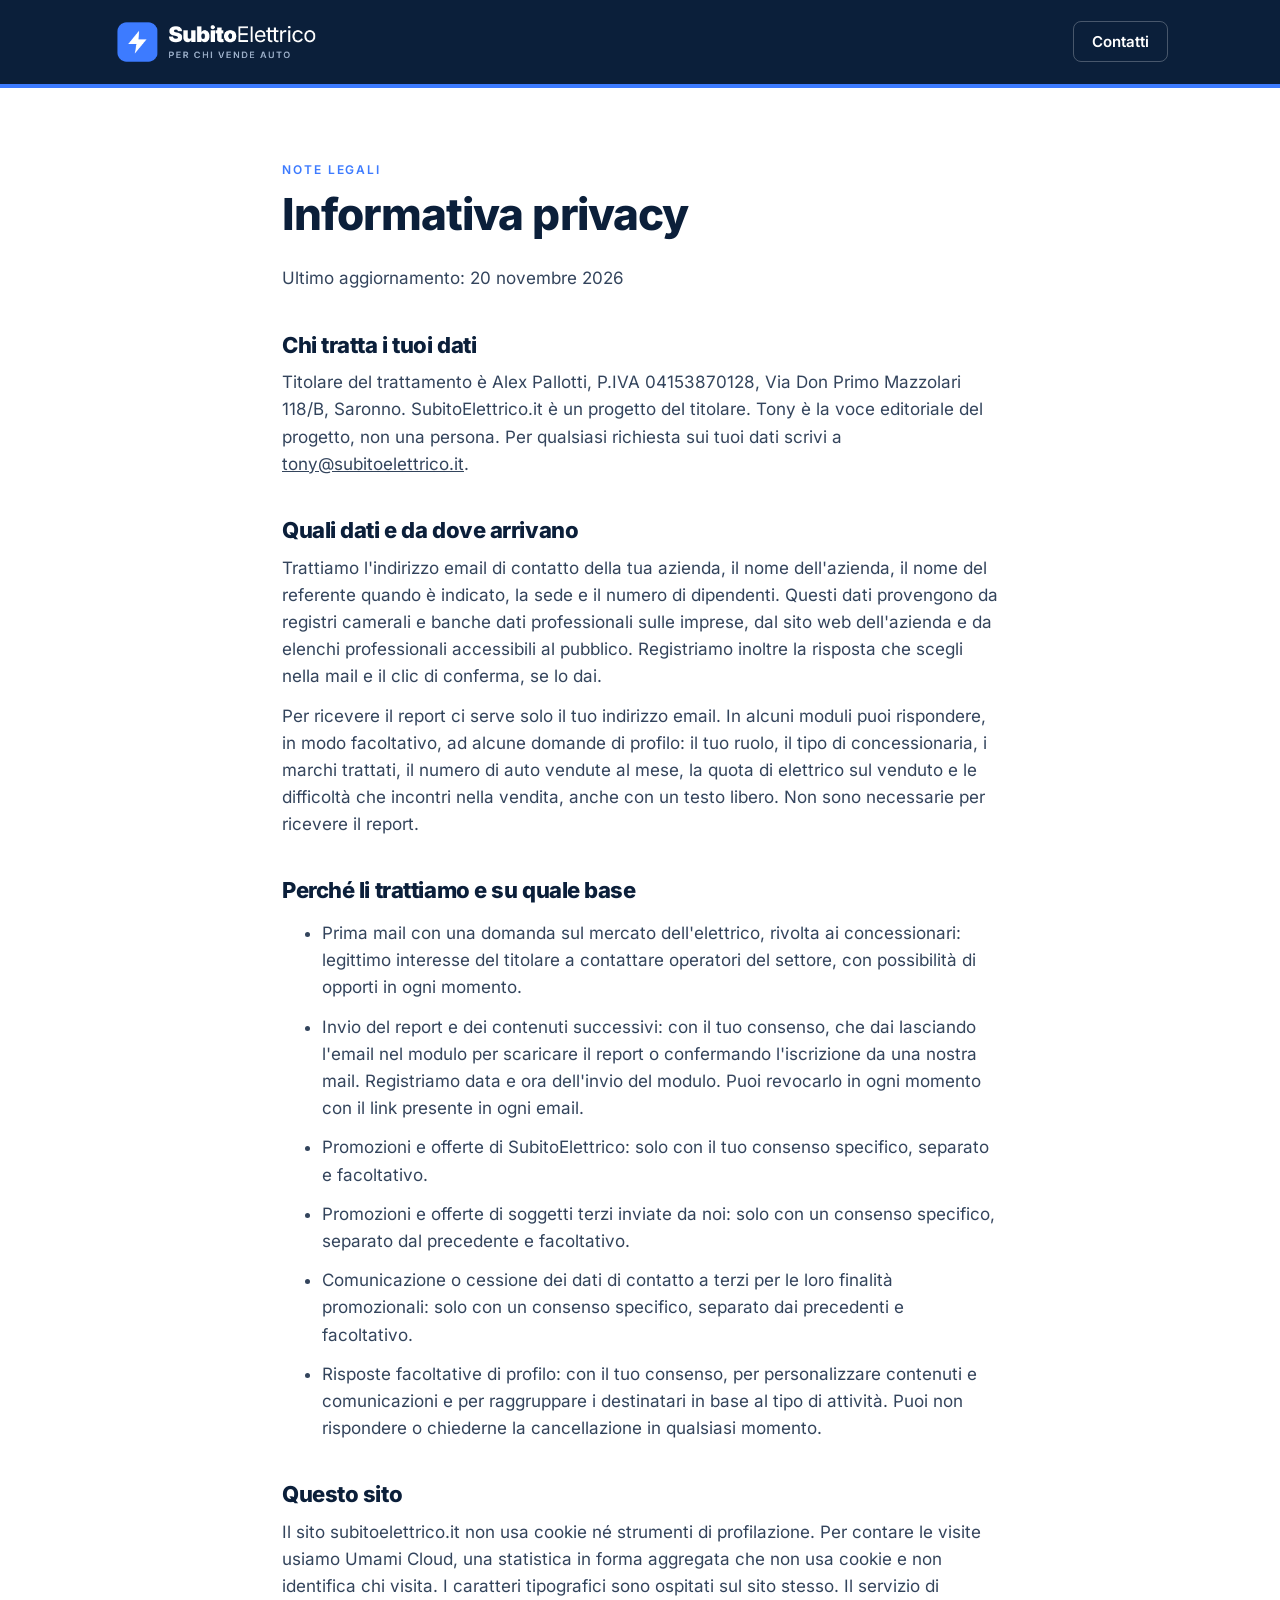
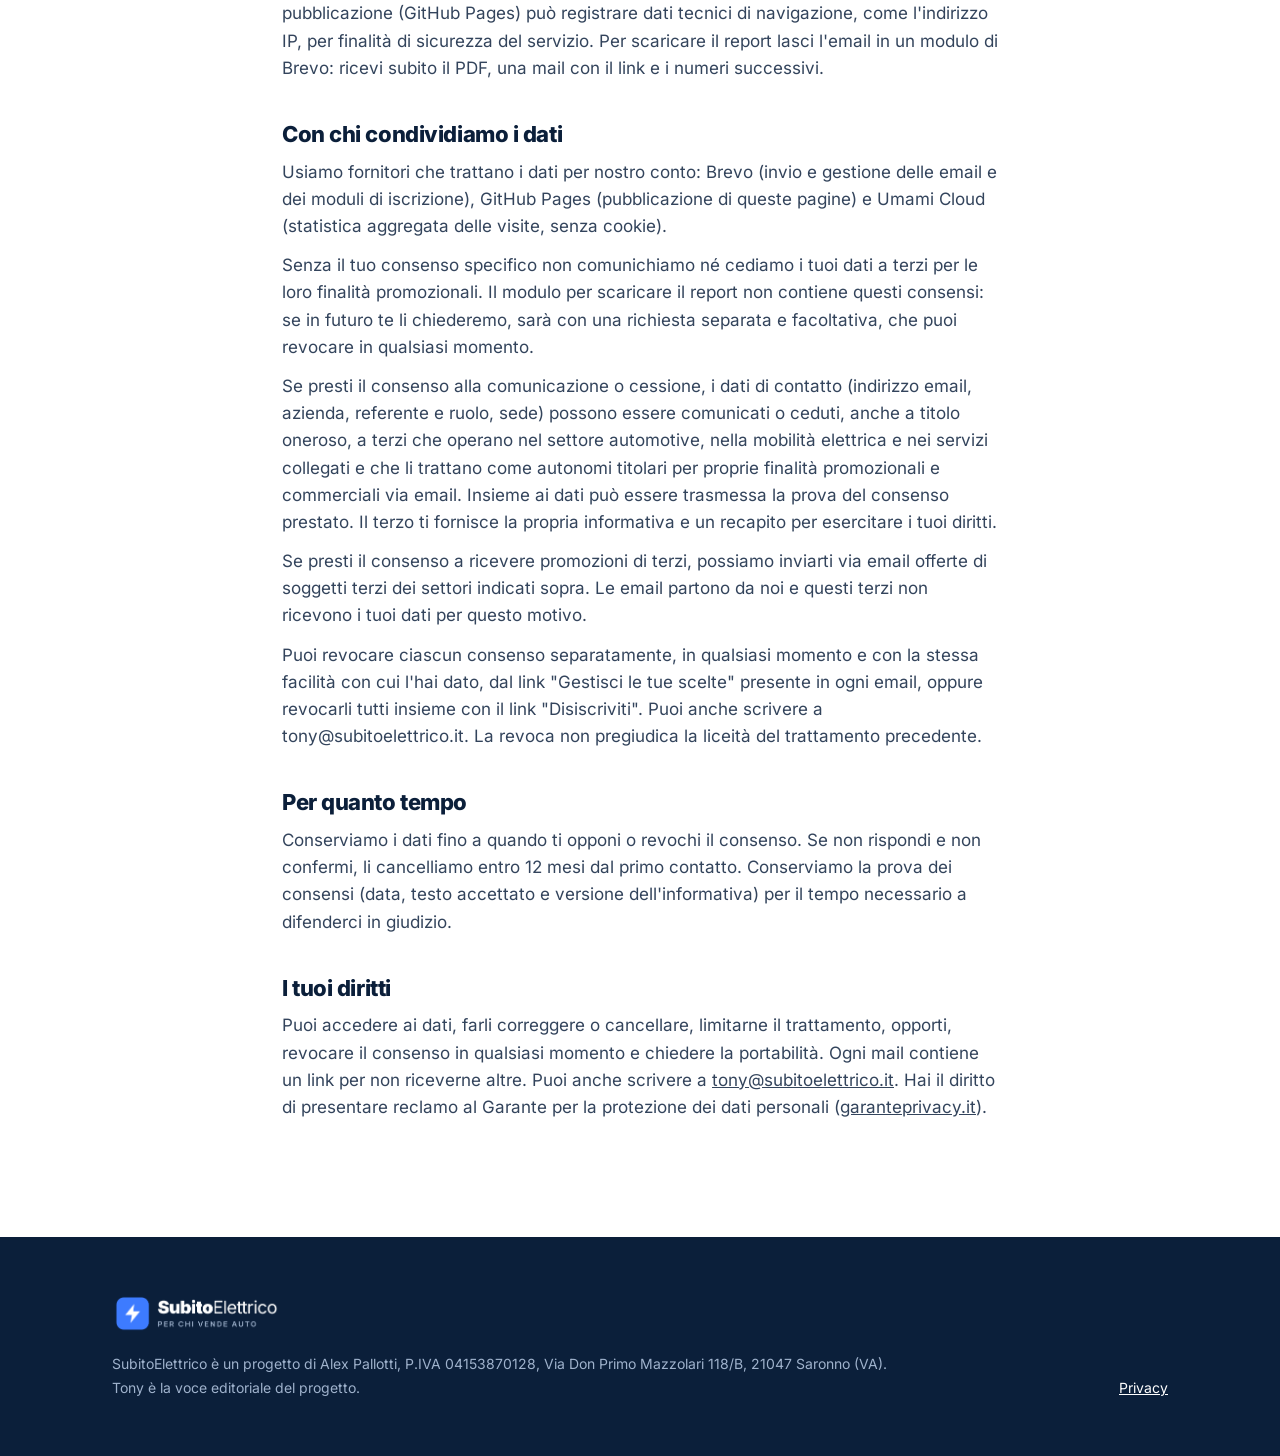
==== commit 5d6a8960: "Informativa 20 novembre: modulo solo email, Umami" ====
--- a/privacy/index.html
+++ b/privacy/index.html
@@ -23,19 +23,19 @@
   <div class="wrap">
     <p class="eyebrow">Note legali</p>
     <h1>Informativa privacy</h1>
-    <p>Ultimo aggiornamento: 30 ottobre 2026</p>
+    <p>Ultimo aggiornamento: 20 novembre 2026</p>
 
     <h2>Chi tratta i tuoi dati</h2>
     <p>Titolare del trattamento è Alex Pallotti, P.IVA 04153870128, Via Don Primo Mazzolari 118/B, Saronno. SubitoElettrico.it è un progetto del titolare. Tony è la voce editoriale del progetto, non una persona. Per qualsiasi richiesta sui tuoi dati scrivi a <a href="mailto:tony@subitoelettrico.it">tony@subitoelettrico.it</a>.</p>
 
     <h2>Quali dati e da dove arrivano</h2>
     <p>Trattiamo l'indirizzo email di contatto della tua azienda, il nome dell'azienda, il nome del referente quando è indicato, la sede e il numero di dipendenti. Questi dati provengono da registri camerali e banche dati professionali sulle imprese, dal sito web dell'azienda e da elenchi professionali accessibili al pubblico. Registriamo inoltre la risposta che scegli nella mail e il clic di conferma, se lo dai.</p>
-    <p>Se ti iscrivi al report puoi rispondere, in modo facoltativo, ad alcune domande di profilo: il tuo ruolo, il tipo di concessionaria, i marchi trattati, il numero di auto vendute al mese, la quota di elettrico sul venduto e le difficoltà che incontri nella vendita, anche con un testo libero. Non sono necessarie per ricevere il report.</p>
+    <p>Per ricevere il report ci serve solo il tuo indirizzo email. In alcuni moduli puoi rispondere, in modo facoltativo, ad alcune domande di profilo: il tuo ruolo, il tipo di concessionaria, i marchi trattati, il numero di auto vendute al mese, la quota di elettrico sul venduto e le difficoltà che incontri nella vendita, anche con un testo libero. Non sono necessarie per ricevere il report.</p>
 
     <h2>Perché li trattiamo e su quale base</h2>
     <ul>
       <li>Prima mail con una domanda sul mercato dell'elettrico, rivolta ai concessionari: legittimo interesse del titolare a contattare operatori del settore, con possibilità di opporti in ogni momento.</li>
-      <li>Invio del report e dei contenuti successivi: solo se confermi, con il tuo consenso. Se non confermi, non ti scriviamo più su questo tema.</li>
+      <li>Invio del report e dei contenuti successivi: con il tuo consenso, che dai lasciando l'email nel modulo per scaricare il report o confermando l'iscrizione da una nostra mail. Registriamo data e ora dell'invio del modulo. Puoi revocarlo in ogni momento con il link presente in ogni email.</li>
       <li>Promozioni e offerte di SubitoElettrico: solo con il tuo consenso specifico, separato e facoltativo.</li>
       <li>Promozioni e offerte di soggetti terzi inviate da noi: solo con un consenso specifico, separato dal precedente e facoltativo.</li>
       <li>Comunicazione o cessione dei dati di contatto a terzi per le loro finalità promozionali: solo con un consenso specifico, separato dai precedenti e facoltativo.</li>
@@ -43,11 +43,11 @@
     </ul>
 
     <h2>Questo sito</h2>
-    <p>Il sito subitoelettrico.it non usa cookie né strumenti di statistica o di profilazione. I caratteri tipografici sono ospitati sul sito stesso, senza richieste a servizi esterni. Il servizio di pubblicazione (GitHub Pages) può registrare dati tecnici di navigazione, come l'indirizzo IP, per finalità di sicurezza del servizio. L'iscrizione al report avviene tramite il modulo di Brevo, con doppia conferma via email.</p>
+    <p>Il sito subitoelettrico.it non usa cookie né strumenti di profilazione. Per contare le visite usiamo Umami Cloud, una statistica in forma aggregata che non usa cookie e non identifica chi visita. I caratteri tipografici sono ospitati sul sito stesso. Il servizio di pubblicazione (GitHub Pages) può registrare dati tecnici di navigazione, come l'indirizzo IP, per finalità di sicurezza del servizio. Per scaricare il report lasci l'email in un modulo di Brevo: ricevi subito il PDF, una mail con il link e i numeri successivi.</p>
 
     <h2>Con chi condividiamo i dati</h2>
-    <p>Usiamo fornitori che trattano i dati per nostro conto: Brevo (invio e gestione delle email e del modulo di conferma) e GitHub Pages (pubblicazione di queste pagine).</p>
-    <p>Senza il tuo consenso specifico non comunichiamo né cediamo i tuoi dati a terzi per le loro finalità promozionali. Ciascuno dei tre consensi è separato dagli altri, è facoltativo e puoi revocarlo in qualsiasi momento.</p>
+    <p>Usiamo fornitori che trattano i dati per nostro conto: Brevo (invio e gestione delle email e dei moduli di iscrizione), GitHub Pages (pubblicazione di queste pagine) e Umami Cloud (statistica aggregata delle visite, senza cookie).</p>
+    <p>Senza il tuo consenso specifico non comunichiamo né cediamo i tuoi dati a terzi per le loro finalità promozionali. Il modulo per scaricare il report non contiene questi consensi: se in futuro te li chiederemo, sarà con una richiesta separata e facoltativa, che puoi revocare in qualsiasi momento.</p>
     <p>Se presti il consenso alla comunicazione o cessione, i dati di contatto (indirizzo email, azienda, referente e ruolo, sede) possono essere comunicati o ceduti, anche a titolo oneroso, a terzi che operano nel settore automotive, nella mobilità elettrica e nei servizi collegati e che li trattano come autonomi titolari per proprie finalità promozionali e commerciali via email. Insieme ai dati può essere trasmessa la prova del consenso prestato. Il terzo ti fornisce la propria informativa e un recapito per esercitare i tuoi diritti.</p>
     <p>Se presti il consenso a ricevere promozioni di terzi, possiamo inviarti via email offerte di soggetti terzi dei settori indicati sopra. Le email partono da noi e questi terzi non ricevono i tuoi dati per questo motivo.</p>
     <p>Puoi revocare ciascun consenso separatamente, in qualsiasi momento e con la stessa facilità con cui l'hai dato, dal link "Gestisci le tue scelte" presente in ogni email, oppure revocarli tutti insieme con il link "Disiscriviti". Puoi anche scrivere a tony@subitoelettrico.it. La revoca non pregiudica la liceità del trattamento precedente.</p>
